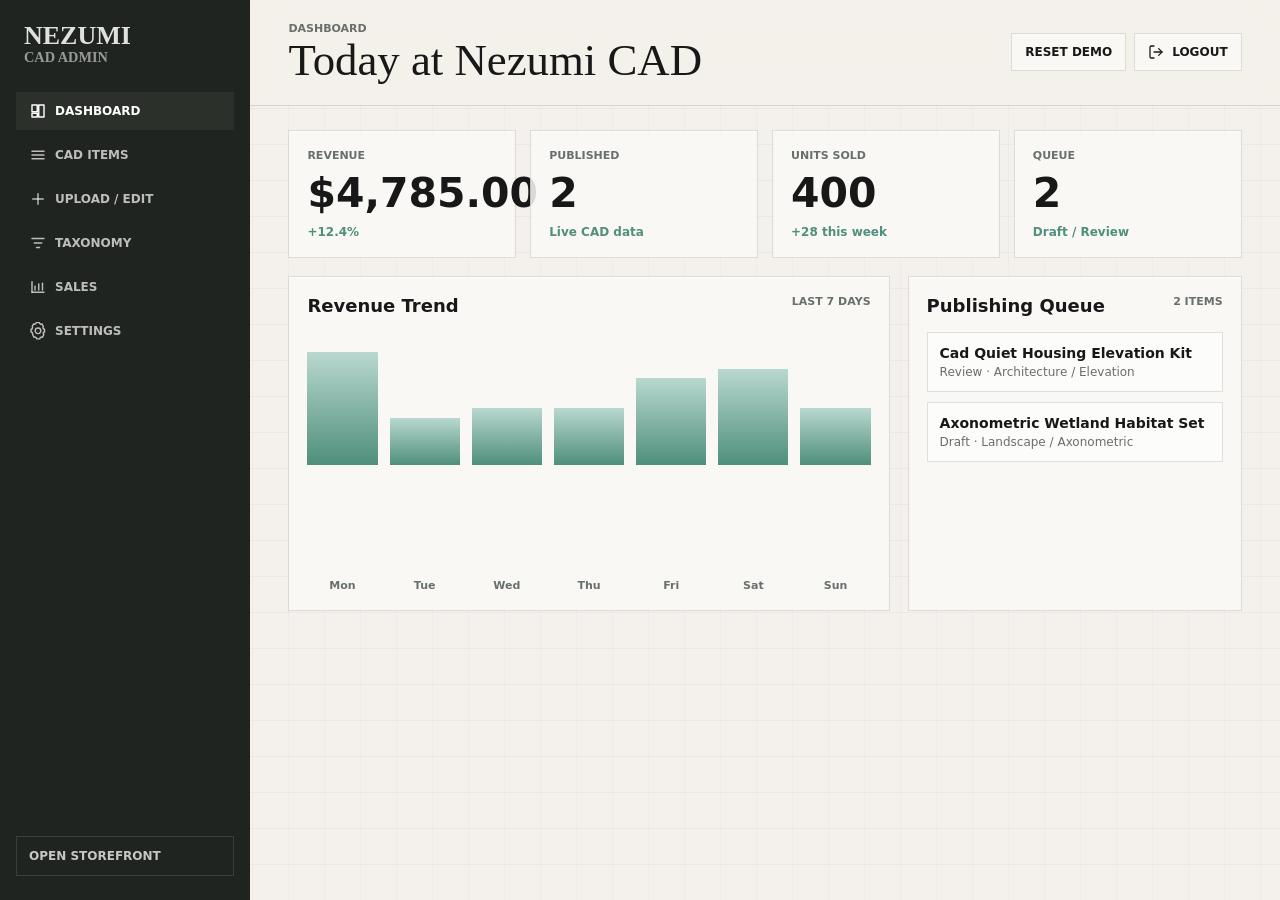
==== admin.html @ 680d5a8c "Initial CAD storefront and admin demo" ====
<!doctype html>
<html lang="ja">
  <head>
    <meta charset="utf-8" />
    <meta name="viewport" content="width=device-width, initial-scale=1" />
    <title>Nezumi CAD Admin</title>
    <link rel="stylesheet" href="admin.css" />
  </head>
  <body>
    <main class="auth-screen is-hidden" id="auth-screen">
      <section class="auth-panel" aria-labelledby="login-title">
        <div class="auth-brand">
          <span>NEZUMI</span>
          <span>CAD ADMIN</span>
        </div>
        <form class="login-form" id="login-form">
          <h1 id="login-title">Operator Login</h1>
          <label>
            Email
            <input type="email" id="login-email" autocomplete="username" value="admin@nezumi.cad" required />
          </label>
          <label>
            Password
            <input type="password" id="login-password" autocomplete="current-password" value="demo2026" required />
          </label>
          <p class="auth-error" id="auth-error" role="alert"></p>
          <button class="primary-button" type="submit">
            <svg viewBox="0 0 24 24" aria-hidden="true"><path d="M9 18l6-6-6-6" /><path d="M15 12H3" /><path d="M15 4h4a2 2 0 0 1 2 2v12a2 2 0 0 1-2 2h-4" /></svg>
            Sign in
          </button>
        </form>
      </section>
    </main>

    <div class="admin-shell" id="admin-shell">
      <aside class="sidebar" aria-label="Admin navigation">
        <a class="admin-brand" href="#dashboard">
          <span>NEZUMI</span>
          <span>CAD ADMIN</span>
        </a>
        <nav class="admin-nav">
          <button class="nav-link is-active" type="button" data-view="dashboard">
            <svg viewBox="0 0 24 24" aria-hidden="true"><path d="M4 13h7V4H4z" /><path d="M13 20h7V4h-7z" /><path d="M4 20h7v-5H4z" /></svg>
            Dashboard
          </button>
          <button class="nav-link" type="button" data-view="products">
            <svg viewBox="0 0 24 24" aria-hidden="true"><path d="M4 7h16" /><path d="M4 12h16" /><path d="M4 17h16" /></svg>
            CAD Items
          </button>
          <button class="nav-link" type="button" data-view="editor">
            <svg viewBox="0 0 24 24" aria-hidden="true"><path d="M12 5v14" /><path d="M5 12h14" /></svg>
            Upload / Edit
          </button>
          <button class="nav-link" type="button" data-view="taxonomy">
            <svg viewBox="0 0 24 24" aria-hidden="true"><path d="M4 6h16" /><path d="M7 12h10" /><path d="M10 18h4" /></svg>
            Taxonomy
          </button>
          <button class="nav-link" type="button" data-view="sales">
            <svg viewBox="0 0 24 24" aria-hidden="true"><path d="M4 19V5" /><path d="M4 19h16" /><path d="M8 16v-5" /><path d="M13 16V8" /><path d="M18 16v-9" /></svg>
            Sales
          </button>
          <button class="nav-link" type="button" data-view="settings">
            <svg viewBox="0 0 24 24" aria-hidden="true"><path d="M12 15.5A3.5 3.5 0 1 0 12 8a3.5 3.5 0 0 0 0 7.5z" /><path d="M19.4 15a1.7 1.7 0 0 0 .3 1.9l.1.1-2 3.4-.2-.1a1.7 1.7 0 0 0-2 .2l-.4.2a1.7 1.7 0 0 0-.9 1.6v.2h-4v-.2a1.7 1.7 0 0 0-.9-1.6l-.4-.2a1.7 1.7 0 0 0-2-.2l-.2.1-2-3.4.1-.1A1.7 1.7 0 0 0 4.6 15l-.2-.5a1.7 1.7 0 0 0-1.5-1.1h-.2V9.6h.2a1.7 1.7 0 0 0 1.5-1.1l.2-.5a1.7 1.7 0 0 0-.3-1.9L4.2 6l2-3.4.2.1a1.7 1.7 0 0 0 2-.2l.4-.2A1.7 1.7 0 0 0 9.7.7V.5h4v.2a1.7 1.7 0 0 0 .9 1.6l.4.2a1.7 1.7 0 0 0 2 .2l.2-.1 2 3.4-.1.1a1.7 1.7 0 0 0-.3 1.9l.2.5a1.7 1.7 0 0 0 1.5 1.1h.2v3.8h-.2a1.7 1.7 0 0 0-1.5 1.1z" /></svg>
            Settings
          </button>
        </nav>
        <a class="store-link" href="index.html" target="_blank" rel="noreferrer">Open storefront</a>
      </aside>

      <main class="workspace">
        <header class="topbar">
          <div>
            <p class="kicker" id="view-kicker">Dashboard</p>
            <h1 id="view-title">Today at Nezumi CAD</h1>
          </div>
          <div class="topbar-actions">
            <button class="ghost-button" type="button" id="seed-button">Reset demo</button>
            <button class="ghost-button" type="button" id="logout-button">
              <svg viewBox="0 0 24 24" aria-hidden="true"><path d="M9 21H5a2 2 0 0 1-2-2V5a2 2 0 0 1 2-2h4" /><path d="M16 17l5-5-5-5" /><path d="M21 12H9" /></svg>
              Logout
            </button>
          </div>
        </header>

        <section class="view is-active" id="view-dashboard">
          <div class="metric-grid" id="metric-grid"></div>
          <div class="dashboard-grid">
            <article class="panel">
              <div class="panel-head">
                <h2>Revenue Trend</h2>
                <span>Last 7 days</span>
              </div>
              <div class="bar-chart" id="bar-chart"></div>
            </article>
            <article class="panel">
              <div class="panel-head">
                <h2>Publishing Queue</h2>
                <span id="queue-count">0 items</span>
              </div>
              <div class="queue-list" id="queue-list"></div>
            </article>
          </div>
        </section>

        <section class="view" id="view-products">
          <div class="toolbar">
            <div class="search-field">
              <svg viewBox="0 0 24 24" aria-hidden="true"><circle cx="11" cy="11" r="7" /><path d="m16.5 16.5 4 4" /></svg>
              <input type="search" id="product-search" placeholder="Search title, slug, category" />
            </div>
            <select id="status-filter" aria-label="Status filter">
              <option value="all">All status</option>
              <option value="Published">Published</option>
              <option value="Draft">Draft</option>
              <option value="Review">Review</option>
            </select>
            <button class="primary-button" type="button" id="new-product-button">
              <svg viewBox="0 0 24 24" aria-hidden="true"><path d="M12 5v14" /><path d="M5 12h14" /></svg>
              New CAD
            </button>
          </div>
          <div class="table-wrap">
            <table class="data-table">
              <thead>
                <tr>
                  <th>Order</th>
                  <th>CAD data</th>
                  <th>Taxonomy</th>
                  <th>Price</th>
                  <th>Status</th>
                  <th>Sold</th>
                  <th>Actions</th>
                </tr>
              </thead>
              <tbody id="products-table"></tbody>
            </table>
          </div>
        </section>

        <section class="view" id="view-editor">
          <form class="editor-grid" id="product-form">
            <input type="hidden" id="product-id" />
            <article class="panel form-panel">
              <div class="panel-head">
                <h2>CAD Data</h2>
                <span id="editor-mode">New item</span>
              </div>
              <div class="form-row two">
                <label>
                  Title EN
                  <input type="text" id="title-en" required />
                </label>
                <label>
                  Title JA
                  <input type="text" id="title-ja" required />
                </label>
              </div>
              <div class="form-row two">
                <label>
                  Description EN
                  <textarea id="description-en" rows="5" required></textarea>
                </label>
                <label>
                  Description JA
                  <textarea id="description-ja" rows="5" required></textarea>
                </label>
              </div>
              <div class="form-row three">
                <label>
                  Category
                  <select id="category-select" required></select>
                </label>
                <label>
                  Genre
                  <select id="genre-select" required></select>
                </label>
                <label>
                  Product Type
                  <select id="type-select">
                    <option>Plan</option>
                    <option>Section</option>
                    <option>Elevation</option>
                    <option>Axonometric</option>
                    <option>Bundle</option>
                  </select>
                </label>
              </div>
              <div class="form-row three">
                <label>
                  Price USD
                  <input type="number" id="price-input" min="0" step="0.01" required />
                </label>
                <label>
                  Slug
                  <input type="text" id="slug-input" required />
                </label>
                <label>
                  Status
                  <select id="status-select">
                    <option>Published</option>
                    <option>Draft</option>
                    <option>Review</option>
                  </select>
                </label>
              </div>
            </article>

            <aside class="panel upload-panel">
              <div class="panel-head">
                <h2>Files</h2>
                <span>DWG / ZIP / PNG</span>
              </div>
              <label class="drop-zone">
                <input type="file" id="cad-file" accept=".zip,.dwg,.dxf,.ai,.pdf,.png,.jpg,.jpeg" />
                <svg viewBox="0 0 24 24" aria-hidden="true"><path d="M12 16V4" /><path d="m7 9 5-5 5 5" /><path d="M20 16v3a1 1 0 0 1-1 1H5a1 1 0 0 1-1-1v-3" /></svg>
                <span id="file-name">Select package</span>
              </label>
              <label class="thumbnail-picker">
                Thumbnail
                <input type="file" id="thumbnail-file" accept="image/*" />
              </label>
              <div class="thumb-preview" id="thumb-preview"></div>
              <div class="editor-actions">
                <button class="ghost-button" type="button" id="clear-form-button">Clear</button>
                <button class="primary-button" type="submit">
                  <svg viewBox="0 0 24 24" aria-hidden="true"><path d="M19 21H5a2 2 0 0 1-2-2V5a2 2 0 0 1 2-2h11l5 5v11a2 2 0 0 1-2 2z" /><path d="M17 21v-8H7v8" /><path d="M7 3v5h8" /></svg>
                  Save CAD
                </button>
              </div>
            </aside>
          </form>
        </section>

        <section class="view" id="view-taxonomy">
          <div class="taxonomy-grid">
            <article class="panel">
              <div class="panel-head">
                <h2>Categories</h2>
                <span id="category-count">0</span>
              </div>
              <form class="inline-form" id="category-form">
                <input type="text" id="category-en" placeholder="English name" required />
                <input type="text" id="category-ja" placeholder="日本語名" required />
                <button class="primary-button" type="submit">Add</button>
              </form>
              <div class="taxonomy-list" id="category-list"></div>
            </article>
            <article class="panel">
              <div class="panel-head">
                <h2>Genres</h2>
                <span id="genre-count">0</span>
              </div>
              <form class="inline-form" id="genre-form">
                <input type="text" id="genre-en" placeholder="English name" required />
                <input type="text" id="genre-ja" placeholder="日本語名" required />
                <button class="primary-button" type="submit">Add</button>
              </form>
              <div class="taxonomy-list" id="genre-list"></div>
            </article>
          </div>
        </section>

        <section class="view" id="view-sales">
          <div class="dashboard-grid">
            <article class="panel">
              <div class="panel-head">
                <h2>Orders</h2>
                <span id="orders-count">0</span>
              </div>
              <div class="table-wrap">
                <table class="data-table compact">
                  <thead>
                    <tr>
                      <th>Order</th>
                      <th>Customer</th>
                      <th>CAD</th>
                      <th>Total</th>
                      <th>Status</th>
                    </tr>
                  </thead>
                  <tbody id="orders-table"></tbody>
                </table>
              </div>
            </article>
            <article class="panel">
              <div class="panel-head">
                <h2>Best Sellers</h2>
                <span>Units</span>
              </div>
              <div class="seller-list" id="seller-list"></div>
            </article>
          </div>
        </section>

        <section class="view" id="view-settings">
          <article class="panel settings-panel">
            <div class="panel-head">
              <h2>Publishing Settings</h2>
              <span>Demo</span>
            </div>
            <div class="settings-grid">
              <label>
                Store Name
                <input type="text" value="Nezumi CAD" />
              </label>
              <label>
                Default Currency
                <select>
                  <option>USD</option>
                  <option>JPY</option>
                  <option>EUR</option>
                </select>
              </label>
              <label>
                Approval Flow
                <select>
                  <option>Draft → Review → Published</option>
                  <option>Draft → Published</option>
                </select>
              </label>
              <label>
                Export Format
                <select>
                  <option>CSV + ZIP</option>
                  <option>WordPress CSV</option>
                  <option>WooCommerce CSV</option>
                </select>
              </label>
            </div>
          </article>
        </section>
      </main>
    </div>

    <script src="admin.js"></script>
  </body>
</html>
---- admin.css ----
:root {
  --paper: #f4f1ec;
  --surface: #fbfaf7;
  --surface-2: #eeece7;
  --ink: #171817;
  --muted: #686f6c;
  --line: rgba(23, 24, 23, 0.13);
  --line-strong: rgba(23, 24, 23, 0.24);
  --mint: #b9d8d0;
  --green: #4f8f7b;
  --blue: #6570df;
  --clay: #a06a55;
  --danger: #9b3f36;
  --sidebar: #202420;
  --sidebar-soft: #2b302b;
  --white: #fff;
  --shadow: 0 20px 60px rgba(24, 28, 25, 0.09);
}

* {
  box-sizing: border-box;
}

body {
  margin: 0;
  min-width: 320px;
  color: var(--ink);
  background:
    linear-gradient(rgba(23, 24, 23, 0.035) 1px, transparent 1px),
    linear-gradient(90deg, rgba(23, 24, 23, 0.025) 1px, transparent 1px),
    var(--paper);
  background-size: 36px 36px;
  font-family:
    Inter, ui-sans-serif, system-ui, -apple-system, BlinkMacSystemFont, "Segoe UI",
    sans-serif;
}

button,
input,
select,
textarea {
  font: inherit;
}

button {
  cursor: pointer;
}

a {
  color: inherit;
  text-decoration: none;
}

svg {
  display: block;
  fill: none;
  stroke: currentColor;
  stroke-linecap: round;
  stroke-linejoin: round;
  stroke-width: 1.9;
}

.is-hidden {
  display: none !important;
}

.auth-screen {
  display: grid;
  place-items: center;
  min-height: 100vh;
  padding: 24px;
}

.auth-panel {
  display: grid;
  grid-template-columns: minmax(220px, 0.8fr) minmax(280px, 1fr);
  width: min(780px, 100%);
  min-height: 420px;
  border: 1px solid var(--line);
  background: rgba(251, 250, 247, 0.9);
  box-shadow: var(--shadow);
  backdrop-filter: blur(20px);
}

.auth-brand {
  display: flex;
  flex-direction: column;
  justify-content: space-between;
  padding: 34px;
  color: var(--white);
  background:
    linear-gradient(rgba(32, 36, 32, 0.88), rgba(32, 36, 32, 0.88)),
    url("assets/hero/hero-plan.png") center / cover;
  font-family: Georgia, "Times New Roman", serif;
  font-size: 30px;
  font-weight: 700;
  line-height: 0.95;
}

.auth-brand span:last-child {
  color: rgba(255, 255, 255, 0.72);
  font-size: 0.55em;
}

.login-form {
  display: grid;
  align-content: center;
  gap: 18px;
  padding: 34px;
}

.login-form h1 {
  margin: 0 0 10px;
  font-family: Georgia, "Times New Roman", serif;
  font-size: clamp(34px, 5vw, 56px);
  font-weight: 400;
  line-height: 0.95;
}

label {
  display: grid;
  gap: 8px;
  color: var(--muted);
  font-size: 11px;
  font-weight: 800;
  letter-spacing: 0;
  text-transform: uppercase;
}

input,
select,
textarea {
  width: 100%;
  min-width: 0;
  border: 1px solid var(--line);
  border-radius: 0;
  outline: 0;
  background: rgba(255, 255, 255, 0.72);
  color: var(--ink);
  font-size: 14px;
}

input,
select {
  height: 42px;
  padding: 0 12px;
}

textarea {
  resize: vertical;
  padding: 12px;
  line-height: 1.55;
}

input:focus,
select:focus,
textarea:focus {
  border-color: var(--line-strong);
  background: var(--white);
}

.auth-error {
  min-height: 18px;
  margin: 0;
  color: var(--danger);
  font-size: 13px;
}

.primary-button,
.ghost-button,
.icon-action,
.nav-link {
  display: inline-flex;
  align-items: center;
  justify-content: center;
  gap: 8px;
  min-height: 38px;
  border: 1px solid transparent;
  background: transparent;
  color: inherit;
  font-size: 12px;
  font-weight: 820;
  letter-spacing: 0;
  text-transform: uppercase;
}

.primary-button {
  padding: 0 15px;
  color: var(--white);
  background: var(--ink);
}

.primary-button:hover {
  background: #303633;
}

.ghost-button {
  padding: 0 13px;
  border-color: var(--line);
  background: rgba(255, 255, 255, 0.52);
}

.ghost-button:hover {
  border-color: var(--line-strong);
  background: var(--white);
}

.primary-button svg,
.ghost-button svg {
  width: 16px;
  height: 16px;
}

.admin-shell {
  display: grid;
  grid-template-columns: 250px minmax(0, 1fr);
  min-height: 100vh;
}

.sidebar {
  position: sticky;
  top: 0;
  display: grid;
  grid-template-rows: auto 1fr auto;
  height: 100vh;
  padding: 24px 16px;
  color: rgba(255, 255, 255, 0.86);
  background: var(--sidebar);
}

.admin-brand {
  display: grid;
  gap: 2px;
  margin: 0 8px 28px;
  font-family: Georgia, "Times New Roman", serif;
  font-size: 26px;
  font-weight: 700;
  line-height: 0.95;
}

.admin-brand span:last-child {
  color: rgba(255, 255, 255, 0.54);
  font-size: 0.55em;
}

.admin-nav {
  display: grid;
  align-content: start;
  gap: 6px;
}

.nav-link {
  justify-content: flex-start;
  width: 100%;
  padding: 0 12px;
  color: rgba(255, 255, 255, 0.7);
}

.nav-link:hover,
.nav-link.is-active {
  color: var(--white);
  background: var(--sidebar-soft);
}

.nav-link svg {
  width: 18px;
  height: 18px;
}

.store-link {
  display: block;
  padding: 12px;
  border: 1px solid rgba(255, 255, 255, 0.12);
  color: rgba(255, 255, 255, 0.74);
  font-size: 12px;
  font-weight: 800;
  text-transform: uppercase;
}

.workspace {
  min-width: 0;
  padding: 24px clamp(18px, 3vw, 42px) 48px;
}

.topbar {
  position: sticky;
  z-index: 5;
  top: 0;
  display: flex;
  align-items: center;
  justify-content: space-between;
  gap: 20px;
  margin: -24px calc(clamp(18px, 3vw, 42px) * -1) 24px;
  padding: 22px clamp(18px, 3vw, 42px);
  border-bottom: 1px solid var(--line);
  background: rgba(244, 241, 236, 0.9);
  backdrop-filter: blur(18px);
}

.topbar h1 {
  margin: 3px 0 0;
  font-family: Georgia, "Times New Roman", serif;
  font-size: clamp(28px, 3.5vw, 54px);
  font-weight: 400;
  line-height: 1;
}

.kicker {
  margin: 0;
  color: var(--muted);
  font-size: 11px;
  font-weight: 850;
  text-transform: uppercase;
}

.topbar-actions {
  display: flex;
  flex-wrap: wrap;
  justify-content: flex-end;
  gap: 8px;
}

.view {
  display: none;
}

.view.is-active {
  display: block;
}

.metric-grid {
  display: grid;
  grid-template-columns: repeat(4, minmax(0, 1fr));
  gap: 14px;
  margin-bottom: 18px;
}

.metric-card,
.panel {
  border: 1px solid var(--line);
  background: rgba(251, 250, 247, 0.86);
  box-shadow: 0 1px 0 rgba(255, 255, 255, 0.7) inset;
}

.metric-card {
  display: grid;
  gap: 12px;
  padding: 18px;
}

.metric-card span {
  color: var(--muted);
  font-size: 11px;
  font-weight: 850;
  text-transform: uppercase;
}

.metric-card strong {
  font-size: clamp(28px, 3.2vw, 42px);
  line-height: 0.95;
}

.metric-card small {
  color: var(--green);
  font-size: 12px;
  font-weight: 780;
}

.dashboard-grid,
.taxonomy-grid {
  display: grid;
  grid-template-columns: minmax(0, 1.35fr) minmax(300px, 0.75fr);
  gap: 18px;
}

.panel {
  min-width: 0;
  padding: 18px;
}

.panel-head {
  display: flex;
  align-items: start;
  justify-content: space-between;
  gap: 16px;
  margin-bottom: 16px;
}

.panel-head h2 {
  margin: 0;
  font-size: 18px;
  font-weight: 760;
}

.panel-head span {
  color: var(--muted);
  font-size: 11px;
  font-weight: 840;
  text-transform: uppercase;
}

.bar-chart {
  display: grid;
  grid-template-columns: repeat(7, 1fr);
  align-items: end;
  gap: 12px;
  height: 260px;
  padding-top: 20px;
}

.bar {
  position: relative;
  display: grid;
  align-items: end;
  min-width: 0;
  height: 100%;
}

.bar::before {
  content: "";
  display: block;
  min-height: 8px;
  height: var(--bar-height);
  background: linear-gradient(180deg, var(--mint), var(--green));
}

.bar span {
  margin-top: 8px;
  color: var(--muted);
  font-size: 11px;
  font-weight: 760;
  text-align: center;
}

.queue-list,
.seller-list,
.taxonomy-list {
  display: grid;
  gap: 10px;
}

.queue-item,
.seller-item,
.taxonomy-item {
  display: grid;
  gap: 4px;
  padding: 12px;
  border: 1px solid var(--line);
  background: rgba(255, 255, 255, 0.48);
}

.queue-item strong,
.seller-item strong,
.taxonomy-item strong {
  font-size: 14px;
}

.queue-item span,
.seller-item span,
.taxonomy-item span {
  color: var(--muted);
  font-size: 12px;
}

.seller-item {
  grid-template-columns: 1fr auto;
  align-items: center;
}

.seller-meter {
  grid-column: 1 / -1;
  height: 6px;
  background: var(--surface-2);
}

.seller-meter i {
  display: block;
  width: var(--meter);
  height: 100%;
  background: var(--blue);
}

.toolbar {
  display: flex;
  flex-wrap: wrap;
  align-items: center;
  gap: 10px;
  margin-bottom: 14px;
}

.search-field {
  display: grid;
  grid-template-columns: 18px minmax(180px, 1fr);
  align-items: center;
  gap: 9px;
  flex: 1;
  min-width: 260px;
  height: 42px;
  padding: 0 12px;
  border: 1px solid var(--line);
  background: rgba(255, 255, 255, 0.62);
}

.search-field svg {
  width: 18px;
  height: 18px;
}

.search-field input {
  height: auto;
  padding: 0;
  border: 0;
  background: transparent;
}

.toolbar select {
  width: 170px;
}

.table-wrap {
  overflow-x: auto;
  border: 1px solid var(--line);
  background: rgba(251, 250, 247, 0.86);
}

.data-table {
  width: 100%;
  min-width: 860px;
  border-collapse: collapse;
}

.data-table th,
.data-table td {
  padding: 13px 14px;
  border-bottom: 1px solid var(--line);
  text-align: left;
  vertical-align: middle;
}

.data-table th {
  color: var(--muted);
  background: rgba(238, 236, 231, 0.78);
  font-size: 11px;
  font-weight: 850;
  text-transform: uppercase;
}

.data-table td {
  font-size: 13px;
}

.data-table tr:last-child td {
  border-bottom: 0;
}

.compact {
  min-width: 640px;
}

.cad-cell {
  display: grid;
  grid-template-columns: 58px minmax(180px, 1fr);
  align-items: center;
  gap: 12px;
}

.mini-thumb,
.thumb-preview {
  border: 1px solid var(--line);
  background:
    linear-gradient(rgba(23, 24, 23, 0.04) 1px, transparent 1px),
    linear-gradient(90deg, rgba(23, 24, 23, 0.035) 1px, transparent 1px),
    var(--surface);
  background-size: 18px 18px;
}

.mini-thumb {
  width: 58px;
  aspect-ratio: 1;
  overflow: hidden;
}

.mini-thumb img,
.thumb-preview img {
  width: 100%;
  height: 100%;
  object-fit: cover;
}

.cad-cell strong {
  display: block;
  font-size: 14px;
}

.cad-cell span {
  display: block;
  margin-top: 4px;
  color: var(--muted);
  font-size: 12px;
}

.status-pill {
  display: inline-flex;
  align-items: center;
  min-height: 24px;
  padding: 0 8px;
  border: 1px solid var(--line);
  color: var(--muted);
  background: rgba(255, 255, 255, 0.56);
  font-size: 11px;
  font-weight: 850;
  text-transform: uppercase;
}

.status-pill.published {
  color: #2d705f;
  border-color: rgba(79, 143, 123, 0.35);
  background: rgba(185, 216, 208, 0.36);
}

.status-pill.review {
  color: #6e5b18;
  border-color: rgba(157, 122, 94, 0.35);
  background: rgba(235, 216, 166, 0.28);
}

.muted {
  color: var(--muted);
  font-size: 12px;
}

.action-row {
  display: flex;
  flex-wrap: wrap;
  gap: 6px;
}

.icon-action {
  min-width: 32px;
  min-height: 32px;
  padding: 0 8px;
  border-color: var(--line);
  background: rgba(255, 255, 255, 0.5);
}

.icon-action:hover {
  border-color: var(--line-strong);
  background: var(--white);
}

.icon-action.danger {
  color: var(--danger);
}

.editor-grid {
  display: grid;
  grid-template-columns: minmax(0, 1fr) minmax(280px, 360px);
  gap: 18px;
}

.form-panel,
.upload-panel {
  align-self: start;
}

.form-row {
  display: grid;
  gap: 12px;
  margin-bottom: 14px;
}

.form-row.two {
  grid-template-columns: repeat(2, minmax(0, 1fr));
}

.form-row.three {
  grid-template-columns: repeat(3, minmax(0, 1fr));
}

.drop-zone {
  display: grid;
  place-items: center;
  gap: 12px;
  min-height: 150px;
  margin-bottom: 14px;
  border: 1px dashed var(--line-strong);
  background: rgba(255, 255, 255, 0.38);
  color: var(--ink);
  text-align: center;
}

.drop-zone input,
.thumbnail-picker input {
  display: none;
}

.drop-zone svg {
  width: 32px;
  height: 32px;
  color: var(--muted);
}

.thumbnail-picker {
  min-height: 42px;
  padding: 12px;
  border: 1px solid var(--line);
  background: rgba(255, 255, 255, 0.5);
}

.thumb-preview {
  display: grid;
  place-items: center;
  aspect-ratio: 1.15 / 1;
  margin: 14px 0;
  color: var(--muted);
  font-size: 12px;
  overflow: hidden;
}

.editor-actions {
  display: flex;
  justify-content: flex-end;
  gap: 8px;
}

.inline-form {
  display: grid;
  grid-template-columns: 1fr 1fr auto;
  gap: 8px;
  margin-bottom: 14px;
}

.taxonomy-item {
  grid-template-columns: minmax(0, 1fr) auto;
  align-items: center;
}

.taxonomy-item span {
  grid-column: 1;
}

.settings-panel {
  max-width: 860px;
}

.settings-grid {
  display: grid;
  grid-template-columns: repeat(2, minmax(0, 1fr));
  gap: 14px;
}

@media (max-width: 1060px) {
  .admin-shell {
    grid-template-columns: 1fr;
  }

  .sidebar {
    position: static;
    height: auto;
    grid-template-rows: auto auto auto;
  }

  .admin-nav {
    grid-template-columns: repeat(3, minmax(0, 1fr));
  }

  .dashboard-grid,
  .taxonomy-grid,
  .editor-grid {
    grid-template-columns: 1fr;
  }

  .metric-grid {
    grid-template-columns: repeat(2, minmax(0, 1fr));
  }
}

@media (max-width: 680px) {
  .auth-panel,
  .metric-grid,
  .form-row.two,
  .form-row.three,
  .settings-grid,
  .inline-form {
    grid-template-columns: 1fr;
  }

  .auth-brand {
    min-height: 190px;
  }

  .topbar {
    align-items: stretch;
    flex-direction: column;
  }

  .topbar-actions {
    justify-content: flex-start;
  }

  .admin-nav {
    grid-template-columns: 1fr 1fr;
  }

  .workspace {
    padding-inline: 14px;
  }
}
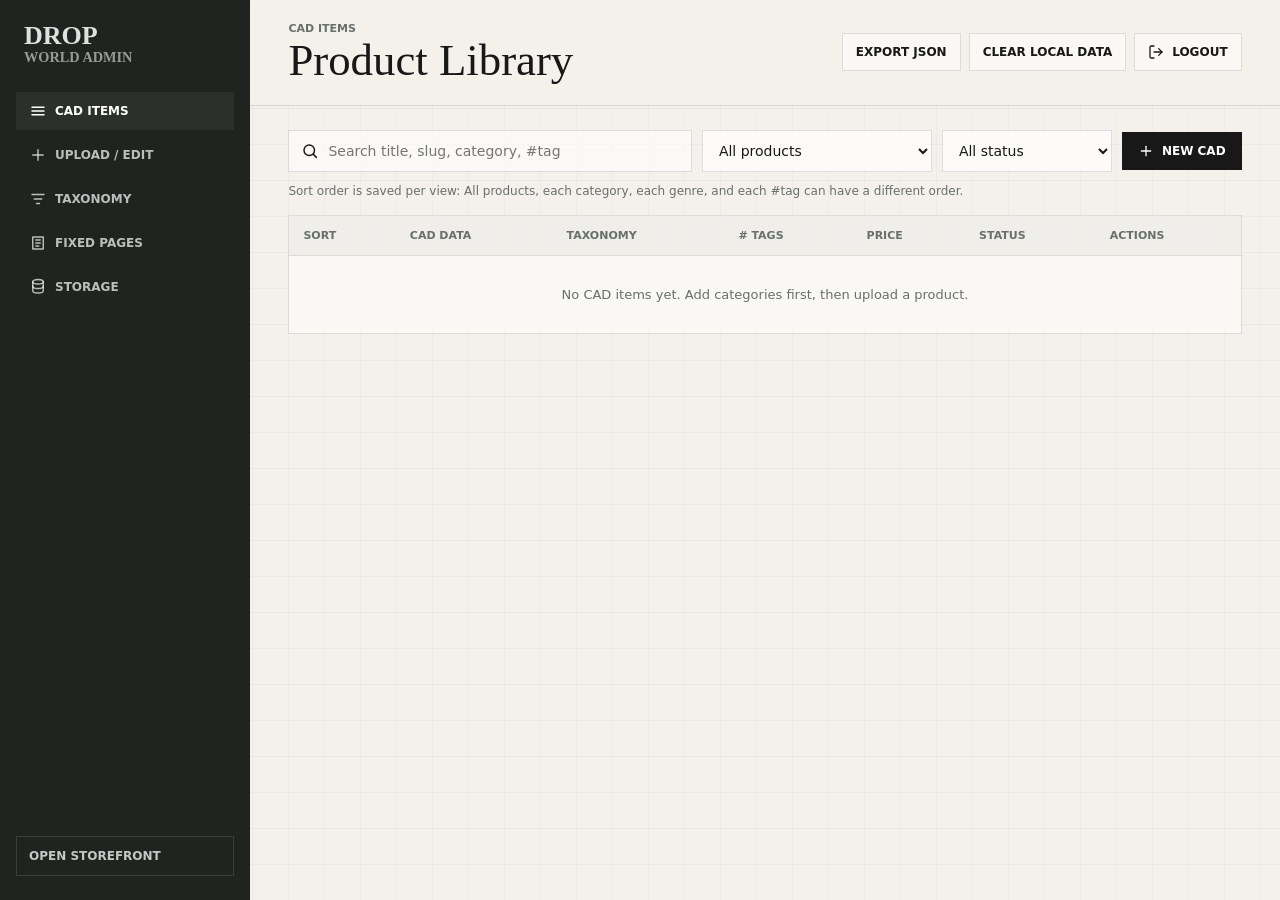
==== commit c773dfc5: "Build DROP WORLD admin upload flow" ====
--- a/admin.html
+++ b/admin.html
@@ -3,21 +3,21 @@
   <head>
     <meta charset="utf-8" />
     <meta name="viewport" content="width=device-width, initial-scale=1" />
-    <title>Nezumi CAD Admin</title>
+    <title>DROP WORLD Admin</title>
     <link rel="stylesheet" href="admin.css" />
   </head>
   <body>
     <main class="auth-screen is-hidden" id="auth-screen">
       <section class="auth-panel" aria-labelledby="login-title">
         <div class="auth-brand">
-          <span>NEZUMI</span>
-          <span>CAD ADMIN</span>
+          <span>DROP</span>
+          <span>WORLD ADMIN</span>
         </div>
         <form class="login-form" id="login-form">
           <h1 id="login-title">Operator Login</h1>
           <label>
             Email
-            <input type="email" id="login-email" autocomplete="username" value="admin@nezumi.cad" required />
+            <input type="email" id="login-email" autocomplete="username" value="admin@dropworld.space" required />
           </label>
           <label>
             Password
@@ -34,16 +34,12 @@
 
     <div class="admin-shell" id="admin-shell">
       <aside class="sidebar" aria-label="Admin navigation">
-        <a class="admin-brand" href="#dashboard">
-          <span>NEZUMI</span>
-          <span>CAD ADMIN</span>
+        <a class="admin-brand" href="#products">
+          <span>DROP</span>
+          <span>WORLD ADMIN</span>
         </a>
         <nav class="admin-nav">
-          <button class="nav-link is-active" type="button" data-view="dashboard">
-            <svg viewBox="0 0 24 24" aria-hidden="true"><path d="M4 13h7V4H4z" /><path d="M13 20h7V4h-7z" /><path d="M4 20h7v-5H4z" /></svg>
-            Dashboard
-          </button>
-          <button class="nav-link" type="button" data-view="products">
+          <button class="nav-link is-active" type="button" data-view="products">
             <svg viewBox="0 0 24 24" aria-hidden="true"><path d="M4 7h16" /><path d="M4 12h16" /><path d="M4 17h16" /></svg>
             CAD Items
           </button>
@@ -55,13 +51,13 @@
             <svg viewBox="0 0 24 24" aria-hidden="true"><path d="M4 6h16" /><path d="M7 12h10" /><path d="M10 18h4" /></svg>
             Taxonomy
           </button>
-          <button class="nav-link" type="button" data-view="sales">
-            <svg viewBox="0 0 24 24" aria-hidden="true"><path d="M4 19V5" /><path d="M4 19h16" /><path d="M8 16v-5" /><path d="M13 16V8" /><path d="M18 16v-9" /></svg>
-            Sales
-          </button>
-          <button class="nav-link" type="button" data-view="settings">
-            <svg viewBox="0 0 24 24" aria-hidden="true"><path d="M12 15.5A3.5 3.5 0 1 0 12 8a3.5 3.5 0 0 0 0 7.5z" /><path d="M19.4 15a1.7 1.7 0 0 0 .3 1.9l.1.1-2 3.4-.2-.1a1.7 1.7 0 0 0-2 .2l-.4.2a1.7 1.7 0 0 0-.9 1.6v.2h-4v-.2a1.7 1.7 0 0 0-.9-1.6l-.4-.2a1.7 1.7 0 0 0-2-.2l-.2.1-2-3.4.1-.1A1.7 1.7 0 0 0 4.6 15l-.2-.5a1.7 1.7 0 0 0-1.5-1.1h-.2V9.6h.2a1.7 1.7 0 0 0 1.5-1.1l.2-.5a1.7 1.7 0 0 0-.3-1.9L4.2 6l2-3.4.2.1a1.7 1.7 0 0 0 2-.2l.4-.2A1.7 1.7 0 0 0 9.7.7V.5h4v.2a1.7 1.7 0 0 0 .9 1.6l.4.2a1.7 1.7 0 0 0 2 .2l.2-.1 2 3.4-.1.1a1.7 1.7 0 0 0-.3 1.9l.2.5a1.7 1.7 0 0 0 1.5 1.1h.2v3.8h-.2a1.7 1.7 0 0 0-1.5 1.1z" /></svg>
-            Settings
+          <button class="nav-link" type="button" data-view="pages">
+            <svg viewBox="0 0 24 24" aria-hidden="true"><path d="M5 4h14v16H5z" /><path d="M9 8h6" /><path d="M9 12h6" /><path d="M9 16h4" /></svg>
+            Fixed Pages
+          </button>
+          <button class="nav-link" type="button" data-view="storage">
+            <svg viewBox="0 0 24 24" aria-hidden="true"><ellipse cx="12" cy="5" rx="7" ry="3" /><path d="M5 5v6c0 1.7 3.1 3 7 3s7-1.3 7-3V5" /><path d="M5 11v6c0 1.7 3.1 3 7 3s7-1.3 7-3v-6" /></svg>
+            Storage
           </button>
         </nav>
         <a class="store-link" href="index.html" target="_blank" rel="noreferrer">Open storefront</a>
@@ -70,11 +66,12 @@
       <main class="workspace">
         <header class="topbar">
           <div>
-            <p class="kicker" id="view-kicker">Dashboard</p>
-            <h1 id="view-title">Today at Nezumi CAD</h1>
+            <p class="kicker" id="view-kicker">CAD Items</p>
+            <h1 id="view-title">Product Library</h1>
           </div>
           <div class="topbar-actions">
-            <button class="ghost-button" type="button" id="seed-button">Reset demo</button>
+            <button class="ghost-button" type="button" id="export-button">Export JSON</button>
+            <button class="ghost-button" type="button" id="reset-button">Clear local data</button>
             <button class="ghost-button" type="button" id="logout-button">
               <svg viewBox="0 0 24 24" aria-hidden="true"><path d="M9 21H5a2 2 0 0 1-2-2V5a2 2 0 0 1 2-2h4" /><path d="M16 17l5-5-5-5" /><path d="M21 12H9" /></svg>
               Logout
@@ -82,32 +79,13 @@
           </div>
         </header>
 
-        <section class="view is-active" id="view-dashboard">
-          <div class="metric-grid" id="metric-grid"></div>
-          <div class="dashboard-grid">
-            <article class="panel">
-              <div class="panel-head">
-                <h2>Revenue Trend</h2>
-                <span>Last 7 days</span>
-              </div>
-              <div class="bar-chart" id="bar-chart"></div>
-            </article>
-            <article class="panel">
-              <div class="panel-head">
-                <h2>Publishing Queue</h2>
-                <span id="queue-count">0 items</span>
-              </div>
-              <div class="queue-list" id="queue-list"></div>
-            </article>
-          </div>
-        </section>
-
-        <section class="view" id="view-products">
+        <section class="view is-active" id="view-products">
           <div class="toolbar">
             <div class="search-field">
               <svg viewBox="0 0 24 24" aria-hidden="true"><circle cx="11" cy="11" r="7" /><path d="m16.5 16.5 4 4" /></svg>
-              <input type="search" id="product-search" placeholder="Search title, slug, category" />
-            </div>
+              <input type="search" id="product-search" placeholder="Search title, slug, category, #tag" />
+            </div>
+            <select id="scope-filter" aria-label="Sort context"></select>
             <select id="status-filter" aria-label="Status filter">
               <option value="all">All status</option>
               <option value="Published">Published</option>
@@ -119,16 +97,17 @@
               New CAD
             </button>
           </div>
+          <p class="helper-copy">Sort order is saved per view: All products, each category, each genre, and each #tag can have a different order.</p>
           <div class="table-wrap">
             <table class="data-table">
               <thead>
                 <tr>
-                  <th>Order</th>
+                  <th>Sort</th>
                   <th>CAD data</th>
                   <th>Taxonomy</th>
+                  <th># Tags</th>
                   <th>Price</th>
                   <th>Status</th>
-                  <th>Sold</th>
                   <th>Actions</th>
                 </tr>
               </thead>
@@ -203,12 +182,16 @@
                   </select>
                 </label>
               </div>
+              <fieldset class="tag-fieldset">
+                <legend># Tags</legend>
+                <div class="tag-checks" id="tag-checks"></div>
+              </fieldset>
             </article>
 
             <aside class="panel upload-panel">
               <div class="panel-head">
                 <h2>Files</h2>
-                <span>DWG / ZIP / PNG</span>
+                <span>Demo storage</span>
               </div>
               <label class="drop-zone">
                 <input type="file" id="cad-file" accept=".zip,.dwg,.dxf,.ai,.pdf,.png,.jpg,.jpeg" />
@@ -220,6 +203,7 @@
                 <input type="file" id="thumbnail-file" accept="image/*" />
               </label>
               <div class="thumb-preview" id="thumb-preview"></div>
+              <p class="helper-copy">Local demo saves the thumbnail in browser storage and keeps only the package file name. Production upload needs the PHP/MySQL flow described in Storage.</p>
               <div class="editor-actions">
                 <button class="ghost-button" type="button" id="clear-form-button">Clear</button>
                 <button class="primary-button" type="submit">
@@ -257,77 +241,123 @@
               </form>
               <div class="taxonomy-list" id="genre-list"></div>
             </article>
-          </div>
-        </section>
-
-        <section class="view" id="view-sales">
-          <div class="dashboard-grid">
+            <article class="panel wide-panel">
+              <div class="panel-head">
+                <h2># Tags</h2>
+                <span id="tag-count">0</span>
+              </div>
+              <form class="inline-form" id="tag-form">
+                <input type="text" id="tag-en" placeholder="English tag" required />
+                <input type="text" id="tag-ja" placeholder="日本語タグ" required />
+                <button class="primary-button" type="submit">Add</button>
+              </form>
+              <div class="taxonomy-list" id="tag-list"></div>
+            </article>
+          </div>
+        </section>
+
+        <section class="view" id="view-pages">
+          <form class="panel pages-panel" id="pages-form">
+            <div class="panel-head">
+              <h2>Fixed Page Copy</h2>
+              <span>Storefront text</span>
+            </div>
+            <div class="form-row two">
+              <label>
+                Store Name
+                <input type="text" id="store-name" required />
+              </label>
+              <label>
+                Hero CTA EN
+                <input type="text" id="hero-cta-en" required />
+              </label>
+            </div>
+            <div class="form-row two">
+              <label>
+                Hero Eyebrow EN
+                <input type="text" id="hero-eyebrow-en" required />
+              </label>
+              <label>
+                Hero Eyebrow JA
+                <input type="text" id="hero-eyebrow-ja" required />
+              </label>
+            </div>
+            <div class="form-row two">
+              <label>
+                Hero Title EN
+                <textarea id="hero-title-en" rows="3" required></textarea>
+              </label>
+              <label>
+                Hero Title JA
+                <textarea id="hero-title-ja" rows="3" required></textarea>
+              </label>
+            </div>
+            <div class="form-row two">
+              <label>
+                About Title EN
+                <textarea id="about-title-en" rows="3" required></textarea>
+              </label>
+              <label>
+                About Title JA
+                <textarea id="about-title-ja" rows="3" required></textarea>
+              </label>
+            </div>
+            <div class="form-row two">
+              <label>
+                About Body EN
+                <textarea id="about-body-en" rows="6" required></textarea>
+              </label>
+              <label>
+                About Body JA
+                <textarea id="about-body-ja" rows="6" required></textarea>
+              </label>
+            </div>
+            <div class="editor-actions">
+              <button class="primary-button" type="submit">Save page copy</button>
+            </div>
+          </form>
+        </section>
+
+        <section class="view" id="view-storage">
+          <div class="storage-grid">
             <article class="panel">
               <div class="panel-head">
-                <h2>Orders</h2>
-                <span id="orders-count">0</span>
-              </div>
-              <div class="table-wrap">
-                <table class="data-table compact">
-                  <thead>
-                    <tr>
-                      <th>Order</th>
-                      <th>Customer</th>
-                      <th>CAD</th>
-                      <th>Total</th>
-                      <th>Status</th>
-                    </tr>
-                  </thead>
-                  <tbody id="orders-table"></tbody>
-                </table>
-              </div>
+                <h2>Current Demo Storage</h2>
+                <span>Local only</span>
+              </div>
+              <ul class="storage-list">
+                <li>Products, categories, genres, tags, fixed page copy, and sort orders are saved to browser localStorage.</li>
+                <li>Thumbnail images are saved as browser data URLs for preview only.</li>
+                <li>CAD package files are not uploaded to ConoHa in this demo; the admin keeps the file name only.</li>
+                <li>The storefront reads the same localStorage key, so one browser can test “upload → display” immediately.</li>
+              </ul>
             </article>
             <article class="panel">
               <div class="panel-head">
-                <h2>Best Sellers</h2>
-                <span>Units</span>
-              </div>
-              <div class="seller-list" id="seller-list"></div>
-            </article>
-          </div>
-        </section>
-
-        <section class="view" id="view-settings">
-          <article class="panel settings-panel">
-            <div class="panel-head">
-              <h2>Publishing Settings</h2>
-              <span>Demo</span>
-            </div>
-            <div class="settings-grid">
-              <label>
-                Store Name
-                <input type="text" value="Nezumi CAD" />
-              </label>
-              <label>
-                Default Currency
-                <select>
-                  <option>USD</option>
-                  <option>JPY</option>
-                  <option>EUR</option>
-                </select>
-              </label>
-              <label>
-                Approval Flow
-                <select>
-                  <option>Draft → Review → Published</option>
-                  <option>Draft → Published</option>
-                </select>
-              </label>
-              <label>
-                Export Format
-                <select>
-                  <option>CSV + ZIP</option>
-                  <option>WordPress CSV</option>
-                  <option>WooCommerce CSV</option>
-                </select>
-              </label>
-            </div>
-          </article>
+                <h2>ConoHa Production Flow</h2>
+                <span>Next build</span>
+              </div>
+              <ol class="storage-list">
+                <li>Admin login is handled by PHP sessions.</li>
+                <li>CAD packages and thumbnails are uploaded to `public_html/dropworld.space/uploads/`.</li>
+                <li>Product metadata is saved in ConoHa MySQL tables.</li>
+                <li>The storefront fetches published products from a small PHP JSON API.</li>
+                <li>Stripe handles checkout, payment status, and revenue reports.</li>
+              </ol>
+            </article>
+            <article class="panel wide-panel">
+              <div class="panel-head">
+                <h2>Suggested Tables</h2>
+                <span>MySQL</span>
+              </div>
+              <pre class="schema-box">products(id, slug, price, status, category_id, genre_id, title_en, title_ja, description_en, description_ja, package_path, thumbnail_path, created_at, updated_at)
+categories(id, slug, name_en, name_ja)
+genres(id, slug, name_en, name_ja)
+tags(id, slug, name_en, name_ja)
+product_tags(product_id, tag_id)
+sort_orders(scope_type, scope_id, product_ids_json)</pre>
+            </article>
+          </div>
         </section>
       </main>
     </div>
--- a/admin.css
+++ b/admin.css
@@ -373,6 +373,16 @@
   gap: 18px;
 }
 
+.storage-grid {
+  display: grid;
+  grid-template-columns: repeat(2, minmax(0, 1fr));
+  gap: 18px;
+}
+
+.wide-panel {
+  grid-column: 1 / -1;
+}
+
 .panel {
   min-width: 0;
   padding: 18px;
@@ -486,6 +496,14 @@
   align-items: center;
   gap: 10px;
   margin-bottom: 14px;
+}
+
+.helper-copy {
+  margin: -4px 0 14px;
+  max-width: 760px;
+  color: var(--muted);
+  font-size: 12px;
+  line-height: 1.6;
 }
 
 .search-field {
@@ -517,6 +535,10 @@
   width: 170px;
 }
 
+#scope-filter {
+  width: 230px;
+}
+
 .table-wrap {
   overflow-x: auto;
   border: 1px solid var(--line);
@@ -624,9 +646,29 @@
   background: rgba(235, 216, 166, 0.28);
 }
 
+.status-pill.draft {
+  color: #5f6360;
+  border-color: rgba(95, 99, 96, 0.28);
+  background: rgba(238, 236, 231, 0.7);
+}
+
 .muted {
   color: var(--muted);
   font-size: 12px;
+}
+
+.tag-pill {
+  display: inline-flex;
+  align-items: center;
+  min-height: 24px;
+  margin: 2px 4px 2px 0;
+  padding: 0 8px;
+  border: 1px solid rgba(23, 24, 23, 0.13);
+  background: rgba(255, 255, 255, 0.56);
+  color: #303633;
+  font-size: 11px;
+  font-weight: 820;
+  text-transform: uppercase;
 }
 
 .action-row {
@@ -675,6 +717,49 @@
 
 .form-row.three {
   grid-template-columns: repeat(3, minmax(0, 1fr));
+}
+
+.tag-fieldset {
+  display: grid;
+  gap: 10px;
+  margin: 0;
+  padding: 14px;
+  border: 1px solid var(--line);
+}
+
+.tag-fieldset legend {
+  padding: 0 6px;
+  color: var(--muted);
+  font-size: 11px;
+  font-weight: 850;
+  text-transform: uppercase;
+}
+
+.tag-checks {
+  display: flex;
+  flex-wrap: wrap;
+  gap: 8px;
+}
+
+.tag-check {
+  display: inline-flex;
+  align-items: center;
+  gap: 7px;
+  min-height: 34px;
+  padding: 0 10px;
+  border: 1px solid var(--line);
+  background: rgba(255, 255, 255, 0.48);
+  color: var(--ink);
+  font-size: 12px;
+  font-weight: 800;
+  text-transform: none;
+}
+
+.tag-check input {
+  width: 14px;
+  height: 14px;
+  min-width: 14px;
+  padding: 0;
 }
 
 .drop-zone {
@@ -743,10 +828,43 @@
   max-width: 860px;
 }
 
+.pages-panel {
+  max-width: 1120px;
+}
+
 .settings-grid {
   display: grid;
   grid-template-columns: repeat(2, minmax(0, 1fr));
   gap: 14px;
+}
+
+.empty-state {
+  padding: 18px;
+  color: var(--muted);
+  font-size: 13px;
+  text-align: center;
+}
+
+.storage-list {
+  display: grid;
+  gap: 10px;
+  margin: 0;
+  padding-left: 18px;
+  color: #414744;
+  font-size: 14px;
+  line-height: 1.65;
+}
+
+.schema-box {
+  margin: 0;
+  overflow: auto;
+  padding: 16px;
+  border: 1px solid var(--line);
+  background: rgba(255, 255, 255, 0.55);
+  color: #303633;
+  font-size: 12px;
+  line-height: 1.7;
+  white-space: pre-wrap;
 }
 
 @media (max-width: 1060px) {
@@ -766,6 +884,7 @@
 
   .dashboard-grid,
   .taxonomy-grid,
+  .storage-grid,
   .editor-grid {
     grid-template-columns: 1fr;
   }
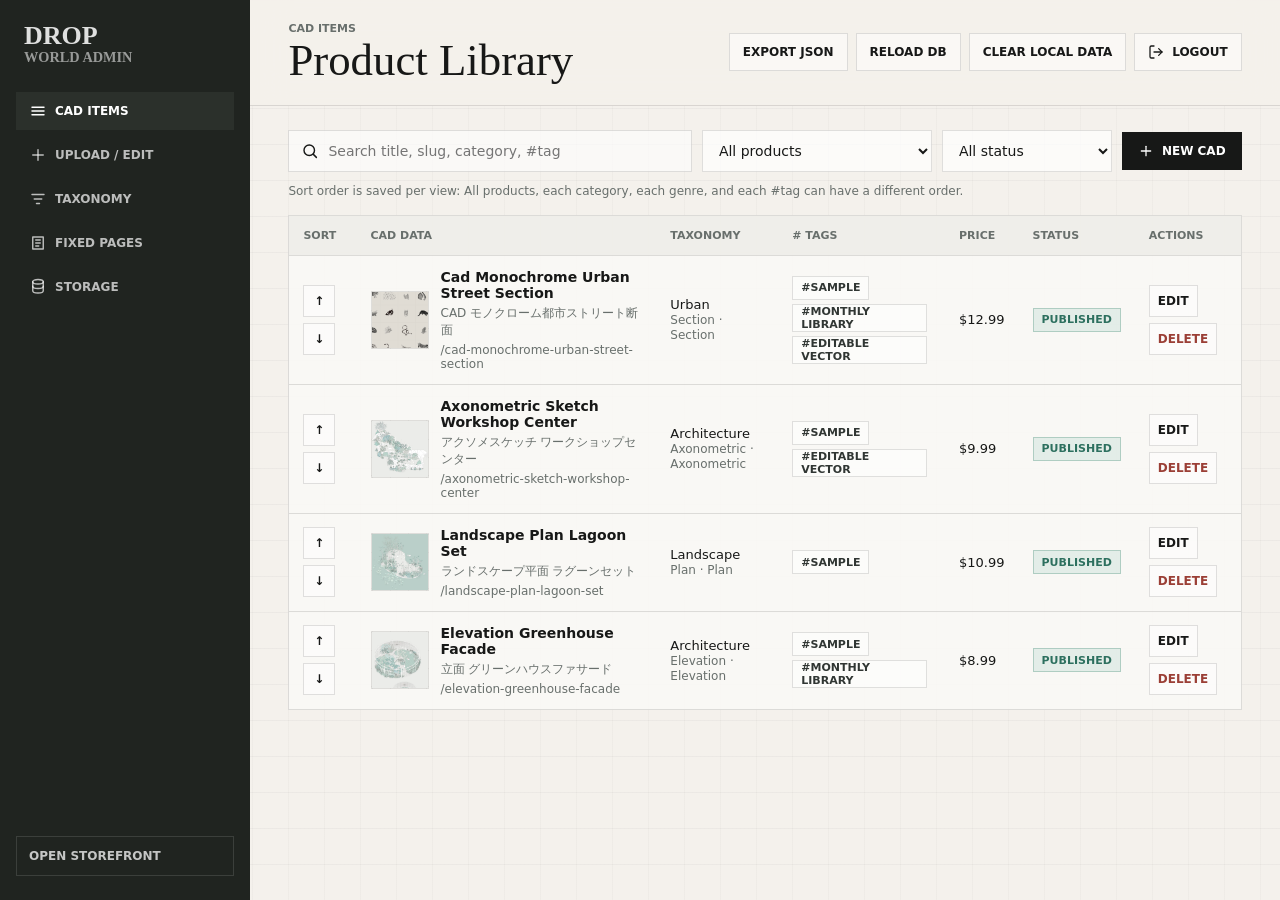
==== commit b9f3cab6: "Add R2-backed catalog database" ====
--- a/admin.html
+++ b/admin.html
@@ -4,7 +4,7 @@
     <meta charset="utf-8" />
     <meta name="viewport" content="width=device-width, initial-scale=1" />
     <title>DROP WORLD Admin</title>
-    <link rel="stylesheet" href="admin.css" />
+    <link rel="stylesheet" href="admin.css?v=20260610-r2-db-1" />
   </head>
   <body>
     <main class="auth-screen is-hidden" id="auth-screen">
@@ -71,6 +71,7 @@
           </div>
           <div class="topbar-actions">
             <button class="ghost-button" type="button" id="export-button">Export JSON</button>
+            <button class="ghost-button" type="button" id="reload-db-button">Reload DB</button>
             <button class="ghost-button" type="button" id="reset-button">Clear local data</button>
             <button class="ghost-button" type="button" id="logout-button">
               <svg viewBox="0 0 24 24" aria-hidden="true"><path d="M9 21H5a2 2 0 0 1-2-2V5a2 2 0 0 1 2-2h4" /><path d="M16 17l5-5-5-5" /><path d="M21 12H9" /></svg>
@@ -198,12 +199,21 @@
                 <svg viewBox="0 0 24 24" aria-hidden="true"><path d="M12 16V4" /><path d="m7 9 5-5 5 5" /><path d="M20 16v3a1 1 0 0 1-1 1H5a1 1 0 0 1-1-1v-3" /></svg>
                 <span id="file-name">Select package</span>
               </label>
-              <label class="thumbnail-picker">
-                Thumbnail
-                <input type="file" id="thumbnail-file" accept="image/*" />
-              </label>
-              <div class="thumb-preview" id="thumb-preview"></div>
-              <p class="helper-copy">Local demo saves the thumbnail in browser storage and keeps only the package file name. Production upload needs the PHP/MySQL flow described in Storage.</p>
+              <div class="preview-upload-grid">
+                <label class="thumbnail-picker">
+                  Preview image 1
+                  <input type="file" id="primary-image-file" accept="image/*" />
+                </label>
+                <label class="thumbnail-picker">
+                  Preview image 2 / hover
+                  <input type="file" id="secondary-image-file" accept="image/*" />
+                </label>
+              </div>
+              <div class="preview-stack">
+                <div class="thumb-preview" id="primary-preview"></div>
+                <div class="thumb-preview" id="secondary-preview"></div>
+              </div>
+              <p class="helper-copy">Local demo saves preview images in this browser only and keeps only the package file name. Production upload needs the PHP/MySQL flow described in Storage.</p>
               <div class="editor-actions">
                 <button class="ghost-button" type="button" id="clear-form-button">Clear</button>
                 <button class="primary-button" type="submit">
@@ -322,15 +332,28 @@
           <div class="storage-grid">
             <article class="panel">
               <div class="panel-head">
-                <h2>Current Demo Storage</h2>
-                <span>Local only</span>
+                <h2>Current Database Source</h2>
+                <span>JSON + R2 keys</span>
               </div>
               <ul class="storage-list">
-                <li>Products, categories, genres, tags, fixed page copy, and sort orders are saved to browser localStorage.</li>
-                <li>Thumbnail images are saved as browser data URLs for preview only.</li>
-                <li>CAD package files are not uploaded to ConoHa in this demo; the admin keeps the file name only.</li>
-                <li>The storefront reads the same localStorage key, so one browser can test “upload → display” immediately.</li>
+                <li>The storefront first reads `data/catalog.json`. This file is the current product metadata database.</li>
+                <li>Each product stores R2 object keys for package zip, preview image 1, preview image 2, and optional public URLs.</li>
+                <li>Admin edits are still saved to browser localStorage until the server-side write API is added.</li>
+                <li>Use Export JSON after editing to create the next `data/catalog.json` contents for GitHub/R2 workflow updates.</li>
               </ul>
+            </article>
+            <article class="panel">
+              <div class="panel-head">
+                <h2>Preview Watermark</h2>
+                <span>PNG overlay</span>
+              </div>
+              <label class="thumbnail-picker">
+                Watermark PNG
+                <input type="file" id="watermark-file" accept="image/png,image/webp,image/svg+xml,image/*" />
+              </label>
+              <div class="thumb-preview watermark-preview" id="watermark-preview"></div>
+              <p class="helper-copy">Upload the transparent PNG you want layered over product preview images. You can replace it later from here.</p>
+              <button class="ghost-button" type="button" id="clear-watermark-button">Clear watermark</button>
             </article>
             <article class="panel">
               <div class="panel-head">
@@ -339,9 +362,9 @@
               </div>
               <ol class="storage-list">
                 <li>Admin login is handled by PHP sessions.</li>
-                <li>CAD packages and thumbnails are uploaded to `public_html/dropworld.space/uploads/`.</li>
-                <li>Product metadata is saved in ConoHa MySQL tables.</li>
-                <li>The storefront fetches published products from a small PHP JSON API.</li>
+                <li>CAD packages, preview image 1, preview image 2, and watermark PNG are uploaded to Cloudflare R2.</li>
+                <li>Product metadata is saved in `data/catalog.json` now, then can move to ConoHa MySQL or another DB when checkout/login becomes real.</li>
+                <li>The storefront fetches published products from the JSON DB and uses the R2 URLs in each product asset.</li>
                 <li>Stripe handles checkout, payment status, and revenue reports.</li>
               </ol>
             </article>
@@ -350,18 +373,21 @@
                 <h2>Suggested Tables</h2>
                 <span>MySQL</span>
               </div>
-              <pre class="schema-box">products(id, slug, price, status, category_id, genre_id, title_en, title_ja, description_en, description_ja, package_path, thumbnail_path, created_at, updated_at)
+              <pre class="schema-box">data/catalog.json
+storage(provider, bucket, keyPrefix, publicBaseUrl)
+products(id, slug, price, status, category_id, genre_id, title_en, title_ja, description_en, description_ja, assets.package.key, assets.previewPrimary.key, assets.previewSecondary.key, created_at, updated_at)
 categories(id, slug, name_en, name_ja)
 genres(id, slug, name_en, name_ja)
 tags(id, slug, name_en, name_ja)
 product_tags(product_id, tag_id)
-sort_orders(scope_type, scope_id, product_ids_json)</pre>
+sort_orders(scope_type, scope_id, product_ids_json)
+settings(key, value)</pre>
             </article>
           </div>
         </section>
       </main>
     </div>
 
-    <script src="admin.js"></script>
+    <script src="admin.js?v=20260610-r2-db-1"></script>
   </body>
 </html>
--- a/admin.css
+++ b/admin.css
@@ -588,6 +588,8 @@
 
 .mini-thumb,
 .thumb-preview {
+  display: grid;
+  place-items: center;
   border: 1px solid var(--line);
   background:
     linear-gradient(rgba(23, 24, 23, 0.04) 1px, transparent 1px),
@@ -792,14 +794,29 @@
   background: rgba(255, 255, 255, 0.5);
 }
 
+.preview-upload-grid,
+.preview-stack {
+  display: grid;
+  grid-template-columns: repeat(2, minmax(0, 1fr));
+  gap: 10px;
+}
+
 .thumb-preview {
-  display: grid;
-  place-items: center;
   aspect-ratio: 1.15 / 1;
-  margin: 14px 0;
+  margin: 0 0 14px;
   color: var(--muted);
   font-size: 12px;
   overflow: hidden;
+}
+
+.watermark-preview {
+  min-height: 150px;
+  margin: 10px 0 12px;
+}
+
+.watermark-preview img {
+  object-fit: contain;
+  padding: 12px;
 }
 
 .editor-actions {
@@ -900,6 +917,8 @@
   .form-row.two,
   .form-row.three,
   .settings-grid,
+  .preview-upload-grid,
+  .preview-stack,
   .inline-form {
     grid-template-columns: 1fr;
   }
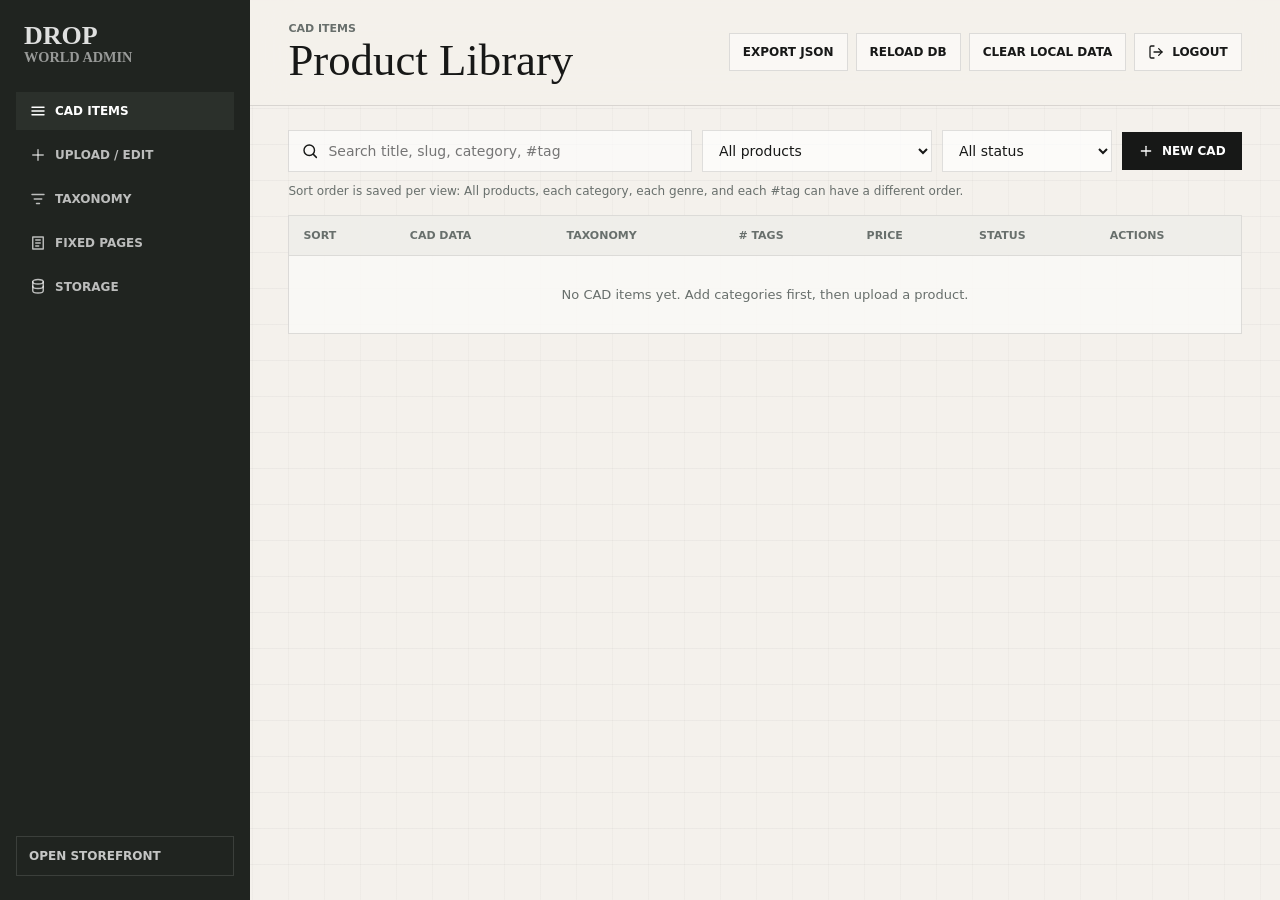
==== commit 4c7c7d60: "Remove slideshow and demo catalog items" ====
--- a/admin.html
+++ b/admin.html
@@ -4,7 +4,7 @@
     <meta charset="utf-8" />
     <meta name="viewport" content="width=device-width, initial-scale=1" />
     <title>DROP WORLD Admin</title>
-    <link rel="stylesheet" href="admin.css?v=20260610-r2-db-1" />
+    <link rel="stylesheet" href="admin.css?v=20260611-no-demo-products" />
   </head>
   <body>
     <main class="auth-screen is-hidden" id="auth-screen">
@@ -60,7 +60,7 @@
             Storage
           </button>
         </nav>
-        <a class="store-link" href="index.html" target="_blank" rel="noreferrer">Open storefront</a>
+        <a class="store-link" href="index.html?preview=local#products" target="_blank" rel="noreferrer">Open storefront</a>
       </aside>
 
       <main class="workspace">
@@ -192,7 +192,7 @@
             <aside class="panel upload-panel">
               <div class="panel-head">
                 <h2>Files</h2>
-                <span>Demo storage</span>
+                <span>R2 storage</span>
               </div>
               <label class="drop-zone">
                 <input type="file" id="cad-file" accept=".zip,.dwg,.dxf,.ai,.pdf,.png,.jpg,.jpeg" />
@@ -213,7 +213,8 @@
                 <div class="thumb-preview" id="primary-preview"></div>
                 <div class="thumb-preview" id="secondary-preview"></div>
               </div>
-              <p class="helper-copy">Local demo saves preview images in this browser only and keeps only the package file name. Production upload needs the PHP/MySQL flow described in Storage.</p>
+              <p class="helper-copy">When the Worker API is configured in Storage, preview images upload to the public R2 bucket and CAD packages upload to the private R2 bucket. Without it, this screen saves a local browser demo only.</p>
+              <p class="status-copy" id="upload-status" role="status"></p>
               <div class="editor-actions">
                 <button class="ghost-button" type="button" id="clear-form-button">Clear</button>
                 <button class="primary-button" type="submit">
@@ -333,14 +334,35 @@
             <article class="panel">
               <div class="panel-head">
                 <h2>Current Database Source</h2>
-                <span>JSON + R2 keys</span>
+                <span>R2 JSON DB</span>
               </div>
               <ul class="storage-list">
-                <li>The storefront first reads `data/catalog.json`. This file is the current product metadata database.</li>
-                <li>Each product stores R2 object keys for package zip, preview image 1, preview image 2, and optional public URLs.</li>
-                <li>Admin edits are still saved to browser localStorage until the server-side write API is added.</li>
-                <li>Use Export JSON after editing to create the next `data/catalog.json` contents for GitHub/R2 workflow updates.</li>
+                <li>The storefront still has a local `data/catalog.json` fallback, but the Worker API can now read and write `database/catalog.json` in the public R2 bucket.</li>
+                <li>Preview image 1, preview image 2, and the watermark go to the public bucket. CAD packages go to the private bucket.</li>
+                <li>Private files are never exposed as public URLs. The product page asks the Worker for a short download link after the demo purchase button is clicked.</li>
               </ul>
+            </article>
+            <article class="panel">
+              <div class="panel-head">
+                <h2>Worker API</h2>
+                <span>Browser config</span>
+              </div>
+              <div class="settings-grid">
+                <label>
+                  API Base URL
+                  <input type="url" id="api-base-url" placeholder="https://dropworld-api.your-name.workers.dev" />
+                </label>
+                <label>
+                  Admin API Token
+                  <input type="password" id="admin-api-token" autocomplete="off" placeholder="Stored only in this browser" />
+                </label>
+              </div>
+              <p class="helper-copy">The token is not written to the public site files. It is saved only in this browser and sent to the Worker as an admin header.</p>
+              <p class="status-copy" id="api-status" role="status"></p>
+              <div class="editor-actions">
+                <button class="ghost-button" type="button" id="test-api-button">Test API</button>
+                <button class="primary-button" type="button" id="save-api-config-button">Save API config</button>
+              </div>
             </article>
             <article class="panel">
               <div class="panel-head">
@@ -357,15 +379,14 @@
             </article>
             <article class="panel">
               <div class="panel-head">
-                <h2>ConoHa Production Flow</h2>
-                <span>Next build</span>
+                <h2>Production Flow</h2>
+                <span>R2 + Stripe later</span>
               </div>
               <ol class="storage-list">
-                <li>Admin login is handled by PHP sessions.</li>
-                <li>CAD packages, preview image 1, preview image 2, and watermark PNG are uploaded to Cloudflare R2.</li>
-                <li>Product metadata is saved in `data/catalog.json` now, then can move to ConoHa MySQL or another DB when checkout/login becomes real.</li>
-                <li>The storefront fetches published products from the JSON DB and uses the R2 URLs in each product asset.</li>
-                <li>Stripe handles checkout, payment status, and revenue reports.</li>
+                <li>Admin uploads product metadata and files through the Cloudflare Worker.</li>
+                <li>The Worker writes metadata to the public bucket and packages to the private bucket.</li>
+                <li>The storefront reads published products from the catalog JSON database.</li>
+                <li>For now, Purchase is a demo button. Later Stripe checkout success will request the same private download endpoint.</li>
               </ol>
             </article>
             <article class="panel wide-panel">
@@ -373,8 +394,17 @@
                 <h2>Suggested Tables</h2>
                 <span>MySQL</span>
               </div>
-              <pre class="schema-box">data/catalog.json
-storage(provider, bucket, keyPrefix, publicBaseUrl)
+              <pre class="schema-box">R2 public bucket
+database/catalog.json
+drop-world/products/{slug}/preview-01.webp
+drop-world/products/{slug}/preview-02.webp
+drop-world/system/watermark/dropworld-watermark.png
+
+R2 private bucket
+drop-world/products/{slug}/{package-file}.zip
+
+Catalog schema
+storage(provider, publicBucket, privateBucket, keyPrefix, publicBaseUrl, apiBaseUrl)
 products(id, slug, price, status, category_id, genre_id, title_en, title_ja, description_en, description_ja, assets.package.key, assets.previewPrimary.key, assets.previewSecondary.key, created_at, updated_at)
 categories(id, slug, name_en, name_ja)
 genres(id, slug, name_en, name_ja)
@@ -388,6 +418,6 @@
       </main>
     </div>
 
-    <script src="admin.js?v=20260610-r2-db-1"></script>
+    <script src="admin.js?v=20260611-no-demo-products"></script>
   </body>
 </html>
--- a/admin.css
+++ b/admin.css
@@ -89,8 +89,10 @@
   padding: 34px;
   color: var(--white);
   background:
-    linear-gradient(rgba(32, 36, 32, 0.88), rgba(32, 36, 32, 0.88)),
-    url("assets/hero/hero-plan.png") center / cover;
+    linear-gradient(rgba(255, 255, 255, 0.08) 1px, transparent 1px),
+    linear-gradient(90deg, rgba(255, 255, 255, 0.06) 1px, transparent 1px),
+    var(--sidebar);
+  background-size: 28px 28px;
   font-family: Georgia, "Times New Roman", serif;
   font-size: 30px;
   font-weight: 700;
@@ -506,6 +508,27 @@
   line-height: 1.6;
 }
 
+.status-copy {
+  min-height: 20px;
+  margin: 0 0 14px;
+  color: var(--muted);
+  font-size: 12px;
+  font-weight: 760;
+  line-height: 1.5;
+}
+
+.status-copy[data-tone="ok"] {
+  color: #2d705f;
+}
+
+.status-copy[data-tone="warn"] {
+  color: #7a6425;
+}
+
+.status-copy[data-tone="error"] {
+  color: var(--danger);
+}
+
 .search-field {
   display: grid;
   grid-template-columns: 18px minmax(180px, 1fr);
